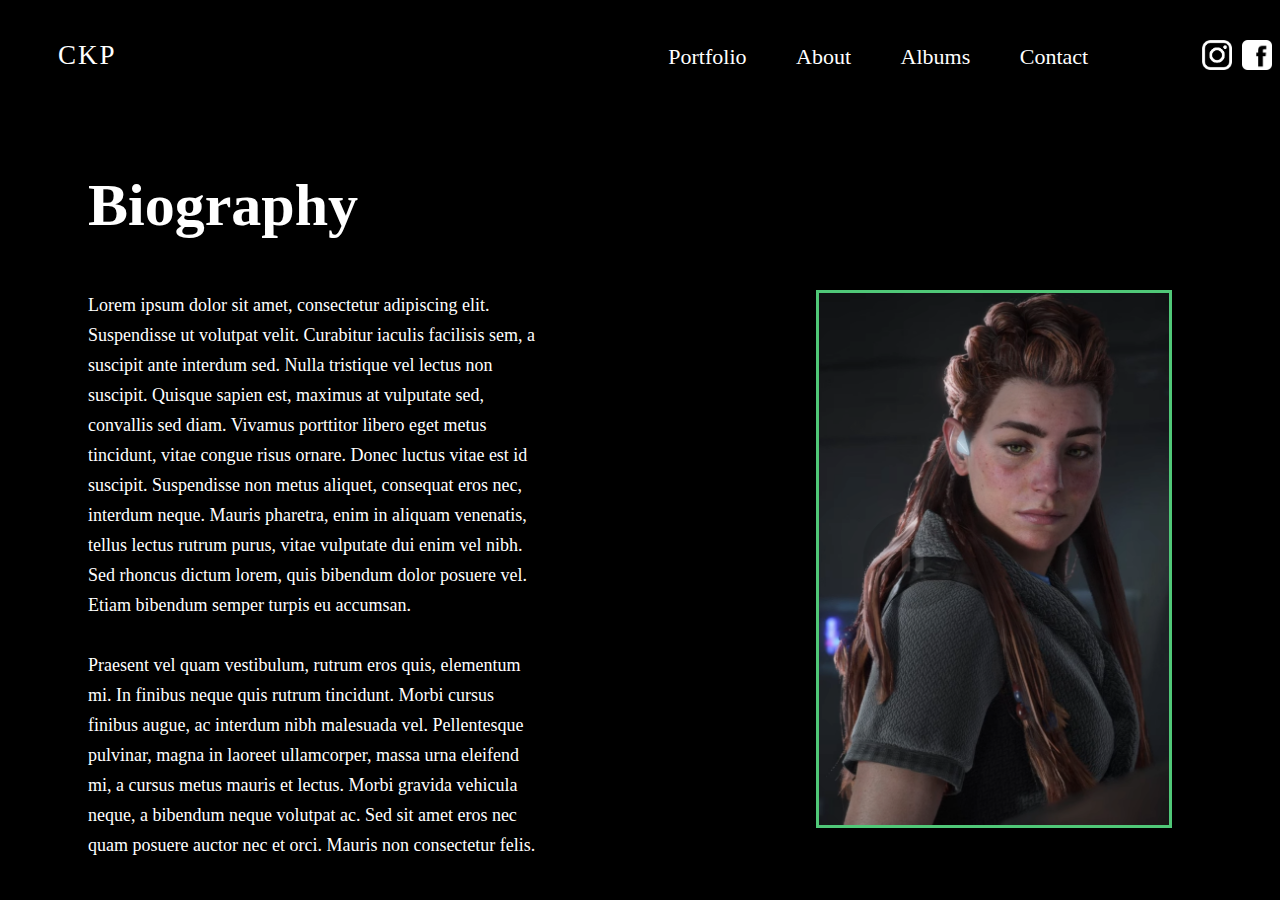
==== about.html @ e53f220c "Add files via upload" ====
<!DOCTYPE html>
<html lang="en">
<head>
  <meta charset="UTF-8">
  <meta http-equiv="X-UA-Compatible" content="IE=edge">
  <meta name="viewport" content="width=device-width, initial-scale=1.0">
  <title>About CDK</title>
  <link rel="stylesheet" href="styles/main.css">
</head>

<body id="body-about">
  <div class="navbar">
    <div class="container">
        <a class="company-logo" href="index.html">
            CKP
        </a>
        <div class="navbar-tabs">  
            <a href="portfolio.html">Portfolio</a>
            <a href="about.html">About</a>
            <a href="albums.html">Albums</a>
            <a href="contact.html">Contact</a>
        </div>

        <img class="socials" src="styles/images/facebook.png" alt="facebook icon">
        <img class="socials" src="styles/images/instagram.png" alt="instagram icon">

    </div>  
</div>

  <h1>Biography</h1>

  <img class="about-img" src="styles/images/aloy.png" alt="Aloy">

  <p class="bio-text">
    Lorem ipsum dolor sit amet, consectetur adipiscing elit. Suspendisse ut volutpat velit. Curabitur iaculis facilisis sem, a suscipit ante interdum sed. Nulla tristique vel lectus non suscipit. Quisque sapien est, maximus at vulputate sed, convallis sed diam. Vivamus porttitor libero eget metus tincidunt, vitae congue risus ornare. Donec luctus vitae est id suscipit. Suspendisse non metus aliquet, consequat eros nec, interdum neque. Mauris pharetra, enim in aliquam venenatis, tellus lectus rutrum purus, vitae vulputate dui enim vel nibh. Sed rhoncus dictum lorem, quis bibendum dolor posuere vel. Etiam bibendum semper turpis eu accumsan.
  </p>

  <p class="bio-text">
    Praesent vel quam vestibulum, rutrum eros quis, elementum mi. In finibus neque quis rutrum tincidunt. Morbi cursus finibus augue, ac interdum nibh malesuada vel. Pellentesque pulvinar, magna in laoreet ullamcorper, massa urna eleifend mi, a cursus metus mauris et lectus. Morbi gravida vehicula neque, a bibendum neque volutpat ac. Sed sit amet eros nec quam posuere auctor nec et orci. Mauris non consectetur felis.
  </p>
  
</body>
</html>
---- styles/main.css ----
:root {
  --primary-color: rgb(80, 200, 120);
}

#body-main { /* Home page */
  background: url(images/girl.jpg) no-repeat center center fixed;
  background-size: cover;
  font-style: Roboto;
  color: white;
}

#body-about, #body-contact { /* About and Contact pages */
  background-color: black;
  font-style: Roboto;
  color: white;
}

a {
  font-size: 22px;
  text-align: center;
  margin: 0 1em;
  transition: color 0.25s;
  text-decoration: none;
  color: white;
}

a:visited {
  color: white;
}

a:hover {
  cursor: pointer;
  color: var(--primary-color);
}

h1 {
  font-size: 60px;
  margin: 100px 10px 50px 80px;
  transition: color 0.25s;
  width: 250px;
}

h1:hover {
  cursor: pointer;
  color: var(--primary-color);
}

.container {
  margin-top: 40px;
}

.company-logo {
  font-size: 27px;
  text-decoration: none;
  color: white;
  margin-left: 50px;
  margin-right: 500px;
  letter-spacing: 2px;
}

.company-logo:hover {
  cursor: pointer;
}

.navbar-tabs {
  display: inline-block;
  font-size: 22px;
  text-align: center;
  margin: 0 1em;
  transition: color 0.25s;
  text-decoration: none;
}

.navbar-tabs:hover {
  cursor: pointer;
  color: var(--primary-color);
}

.socials {
  width: 30px;
  float: right;
  margin-left: 10px;
}

.socials:hover {
  cursor: pointer;
}

.main-text {
  margin: 8em;
  display: inline-block;
}

.author {
  font-size: 60px;
  transition: color 0.5s;
  margin-top: 0;
  margin-bottom: 10px;
}

.author:hover {
  color: var(--primary-color);
  cursor: pointer;
}

.subtext {
  font-size: 22px;
  letter-spacing: 8px;
  text-align: center;
}

.bio-text {
  font-size: 18px;
  margin-top: 30px;
  margin-left: 80px;
  margin-right: 0;
  line-height: 30px;
  width: 450px;
}

.about-img {
  width: 350px;
  float: right;
  margin: 0 100px 0 50px;
  border: solid;
  border-color: var(--primary-color);
}/*# sourceMappingURL=main.css.map */
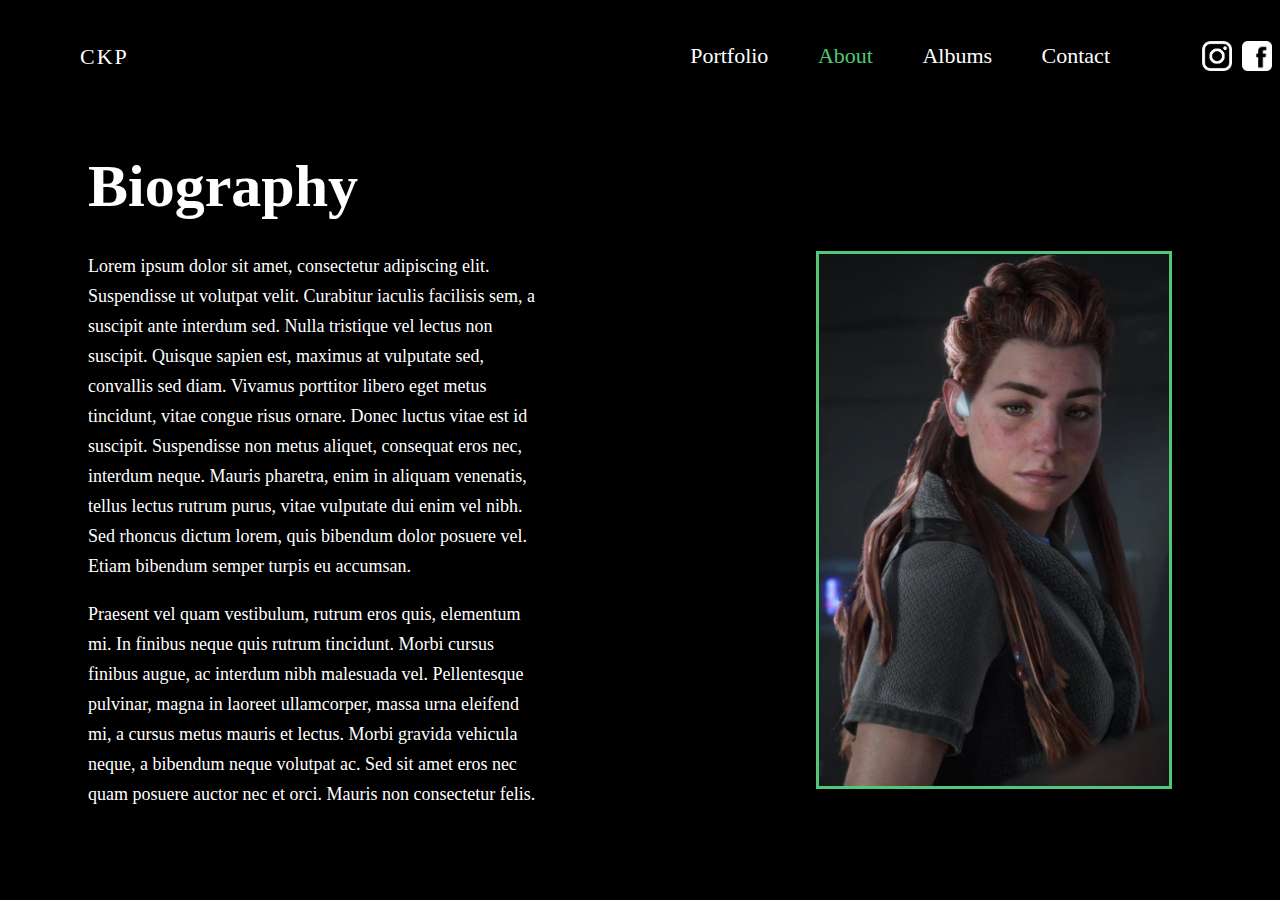
==== commit f23243aa: "Add files via upload" ====
--- a/about.html
+++ b/about.html
@@ -10,34 +10,37 @@
 
 <body id="body-about">
   <div class="navbar">
-    <div class="container">
-        <a class="company-logo" href="index.html">
+    <div class="company-logo">
+        <a href="index.html" class="selected-tab">
             CKP
         </a>
-        <div class="navbar-tabs">  
-            <a href="portfolio.html">Portfolio</a>
-            <a href="about.html">About</a>
-            <a href="albums.html">Albums</a>
-            <a href="contact.html">Contact</a>
-        </div>
+    </div>
+    <div class="navbar-tabs">  
+        <a href="portfolio.html">Portfolio</a>
+        <a href="about.html" id="active-tab-color">About</a>
+        <a href="albums.html">Albums</a>
+        <a href="contact.html">Contact</a>
+    </div>
 
+    <div class="socials-icons">
         <img class="socials" src="styles/images/facebook.png" alt="facebook icon">
-        <img class="socials" src="styles/images/instagram.png" alt="instagram icon">
-
-    </div>  
+        <img class="socials" src="styles/images/instagram.png" alt="instagram icon"> 
+    </div>
 </div>
-
-  <h1>Biography</h1>
 
   <img class="about-img" src="styles/images/aloy.png" alt="Aloy">
 
-  <p class="bio-text">
-    Lorem ipsum dolor sit amet, consectetur adipiscing elit. Suspendisse ut volutpat velit. Curabitur iaculis facilisis sem, a suscipit ante interdum sed. Nulla tristique vel lectus non suscipit. Quisque sapien est, maximus at vulputate sed, convallis sed diam. Vivamus porttitor libero eget metus tincidunt, vitae congue risus ornare. Donec luctus vitae est id suscipit. Suspendisse non metus aliquet, consequat eros nec, interdum neque. Mauris pharetra, enim in aliquam venenatis, tellus lectus rutrum purus, vitae vulputate dui enim vel nibh. Sed rhoncus dictum lorem, quis bibendum dolor posuere vel. Etiam bibendum semper turpis eu accumsan.
-  </p>
+  <div class="biography">
+    <h1>Biography</h1>
 
-  <p class="bio-text">
-    Praesent vel quam vestibulum, rutrum eros quis, elementum mi. In finibus neque quis rutrum tincidunt. Morbi cursus finibus augue, ac interdum nibh malesuada vel. Pellentesque pulvinar, magna in laoreet ullamcorper, massa urna eleifend mi, a cursus metus mauris et lectus. Morbi gravida vehicula neque, a bibendum neque volutpat ac. Sed sit amet eros nec quam posuere auctor nec et orci. Mauris non consectetur felis.
-  </p>
+    <p class="bio-text">
+      Lorem ipsum dolor sit amet, consectetur adipiscing elit. Suspendisse ut volutpat velit. Curabitur iaculis facilisis sem, a suscipit ante interdum sed. Nulla tristique vel lectus non suscipit. Quisque sapien est, maximus at vulputate sed, convallis sed diam. Vivamus porttitor libero eget metus tincidunt, vitae congue risus ornare. Donec luctus vitae est id suscipit. Suspendisse non metus aliquet, consequat eros nec, interdum neque. Mauris pharetra, enim in aliquam venenatis, tellus lectus rutrum purus, vitae vulputate dui enim vel nibh. Sed rhoncus dictum lorem, quis bibendum dolor posuere vel. Etiam bibendum semper turpis eu accumsan.
+    </p>
+
+    <p class="bio-text">
+      Praesent vel quam vestibulum, rutrum eros quis, elementum mi. In finibus neque quis rutrum tincidunt. Morbi cursus finibus augue, ac interdum nibh malesuada vel. Pellentesque pulvinar, magna in laoreet ullamcorper, massa urna eleifend mi, a cursus metus mauris et lectus. Morbi gravida vehicula neque, a bibendum neque volutpat ac. Sed sit amet eros nec quam posuere auctor nec et orci. Mauris non consectetur felis.
+    </p>
+  </div>
   
 </body>
 </html>--- a/styles/main.css
+++ b/styles/main.css
@@ -2,14 +2,16 @@
   --primary-color: rgb(80, 200, 120);
 }
 
-#body-main { /* Home page */
+/* Home page */
+#body-main {
   background: url(images/girl.jpg) no-repeat center center fixed;
   background-size: cover;
   font-style: Roboto;
   color: white;
 }
 
-#body-about, #body-contact { /* About and Contact pages */
+/* About and Contact pages */
+#body-about, #body-contact {
   background-color: black;
   font-style: Roboto;
   color: white;
@@ -35,7 +37,7 @@
 
 h1 {
   font-size: 60px;
-  margin: 100px 10px 50px 80px;
+  margin: 100px 0 50px;
   transition: color 0.25s;
   width: 250px;
 }
@@ -45,8 +47,12 @@
   color: var(--primary-color);
 }
 
-.container {
+.navbar {
   margin-top: 40px;
+  display: flex;
+  flex-direction: row;
+  justify-content: space-between;
+  align-items: center;
 }
 
 .company-logo {
@@ -54,7 +60,6 @@
   text-decoration: none;
   color: white;
   margin-left: 50px;
-  margin-right: 500px;
   letter-spacing: 2px;
 }
 
@@ -63,16 +68,21 @@
 }
 
 .navbar-tabs {
-  display: inline-block;
+  width: 470px;
   font-size: 22px;
-  text-align: center;
-  margin: 0 1em;
+  text-align: right;
   transition: color 0.25s;
   text-decoration: none;
+  flex: 1;
+  margin-right: 60px;
 }
 
 .navbar-tabs:hover {
   cursor: pointer;
+  color: var(--primary-color);
+}
+
+#active-tab-color {
   color: var(--primary-color);
 }
 
@@ -109,7 +119,7 @@
   text-align: center;
 }
 
-.bio-text {
+.biography {
   font-size: 18px;
   margin-top: 30px;
   margin-left: 80px;
@@ -121,7 +131,67 @@
 .about-img {
   width: 350px;
   float: right;
-  margin: 0 100px 0 50px;
+  margin: 180px 100px 0 50px;
   border: solid;
   border-color: var(--primary-color);
+}
+
+.contact-info {
+  width: 300px;
+}
+
+.contact-info {
+  font-size: 16px;
+  font-size: 18px;
+  margin-left: 80px;
+  margin-right: 0;
+  line-height: 30px;
+  margin-top: 170px;
+  width: 300px;
+}
+
+.contact-form {
+  float: right;
+  margin-top: 150px;
+  margin-right: 150px;
+}
+
+input {
+  padding: 10px;
+  margin-right: 10px;
+  margin-bottom: 50px;
+  background-color: black;
+  border-color: black;
+  border-bottom-color: white;
+  color: white;
+  transition: border-color 0.25s;
+  display: block;
+}
+
+label {
+  display: block;
+}
+
+input:hover {
+  border-color: white;
+}
+
+.feedback-input input {
+  padding: 10px 5px;
+  line-height: 28px;
+  width: 400px;
+}
+
+button {
+  width: 400px;
+  color: var(--primary-color);
+  border-color: black;
+  background-color: black;
+  padding: 10px;
+  cursor: pointer;
+  transition: border-color 0.25s;
+}
+
+button:hover {
+  border-color: var(--primary-color);
 }/*# sourceMappingURL=main.css.map */